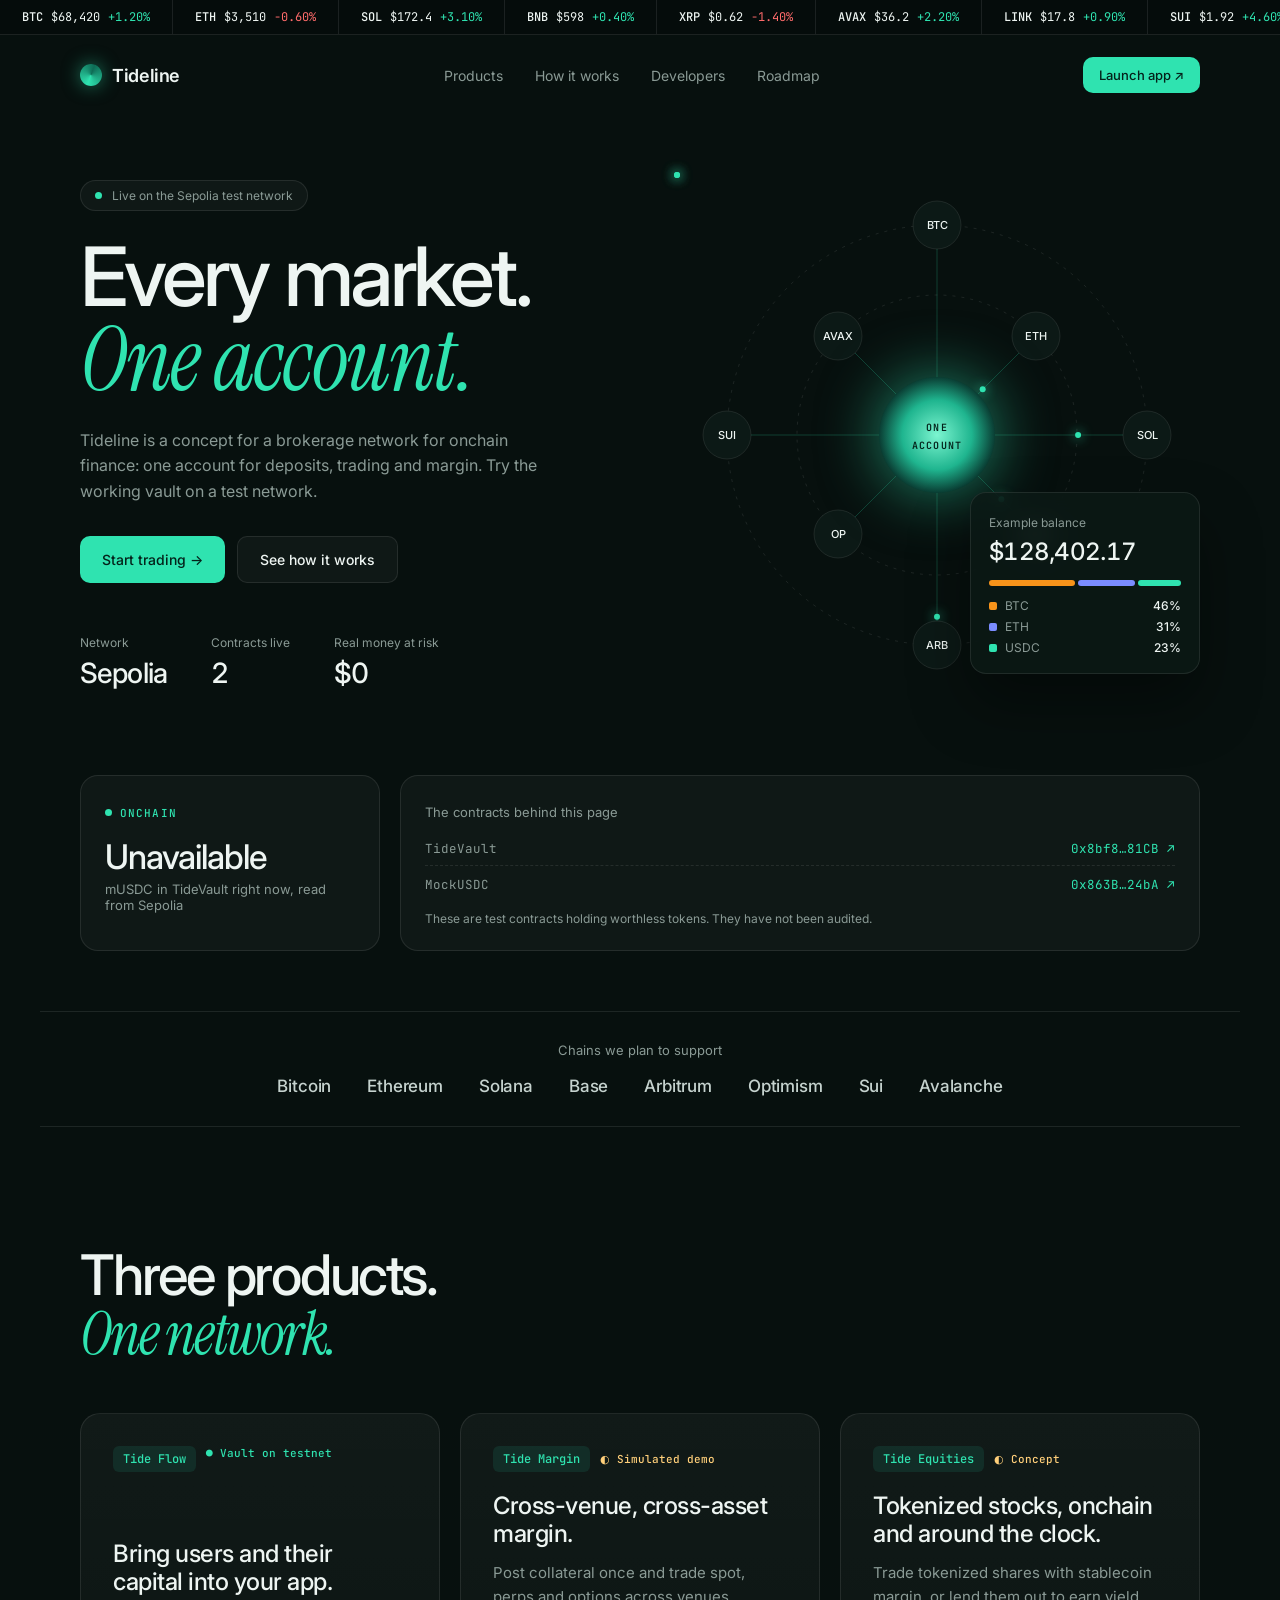
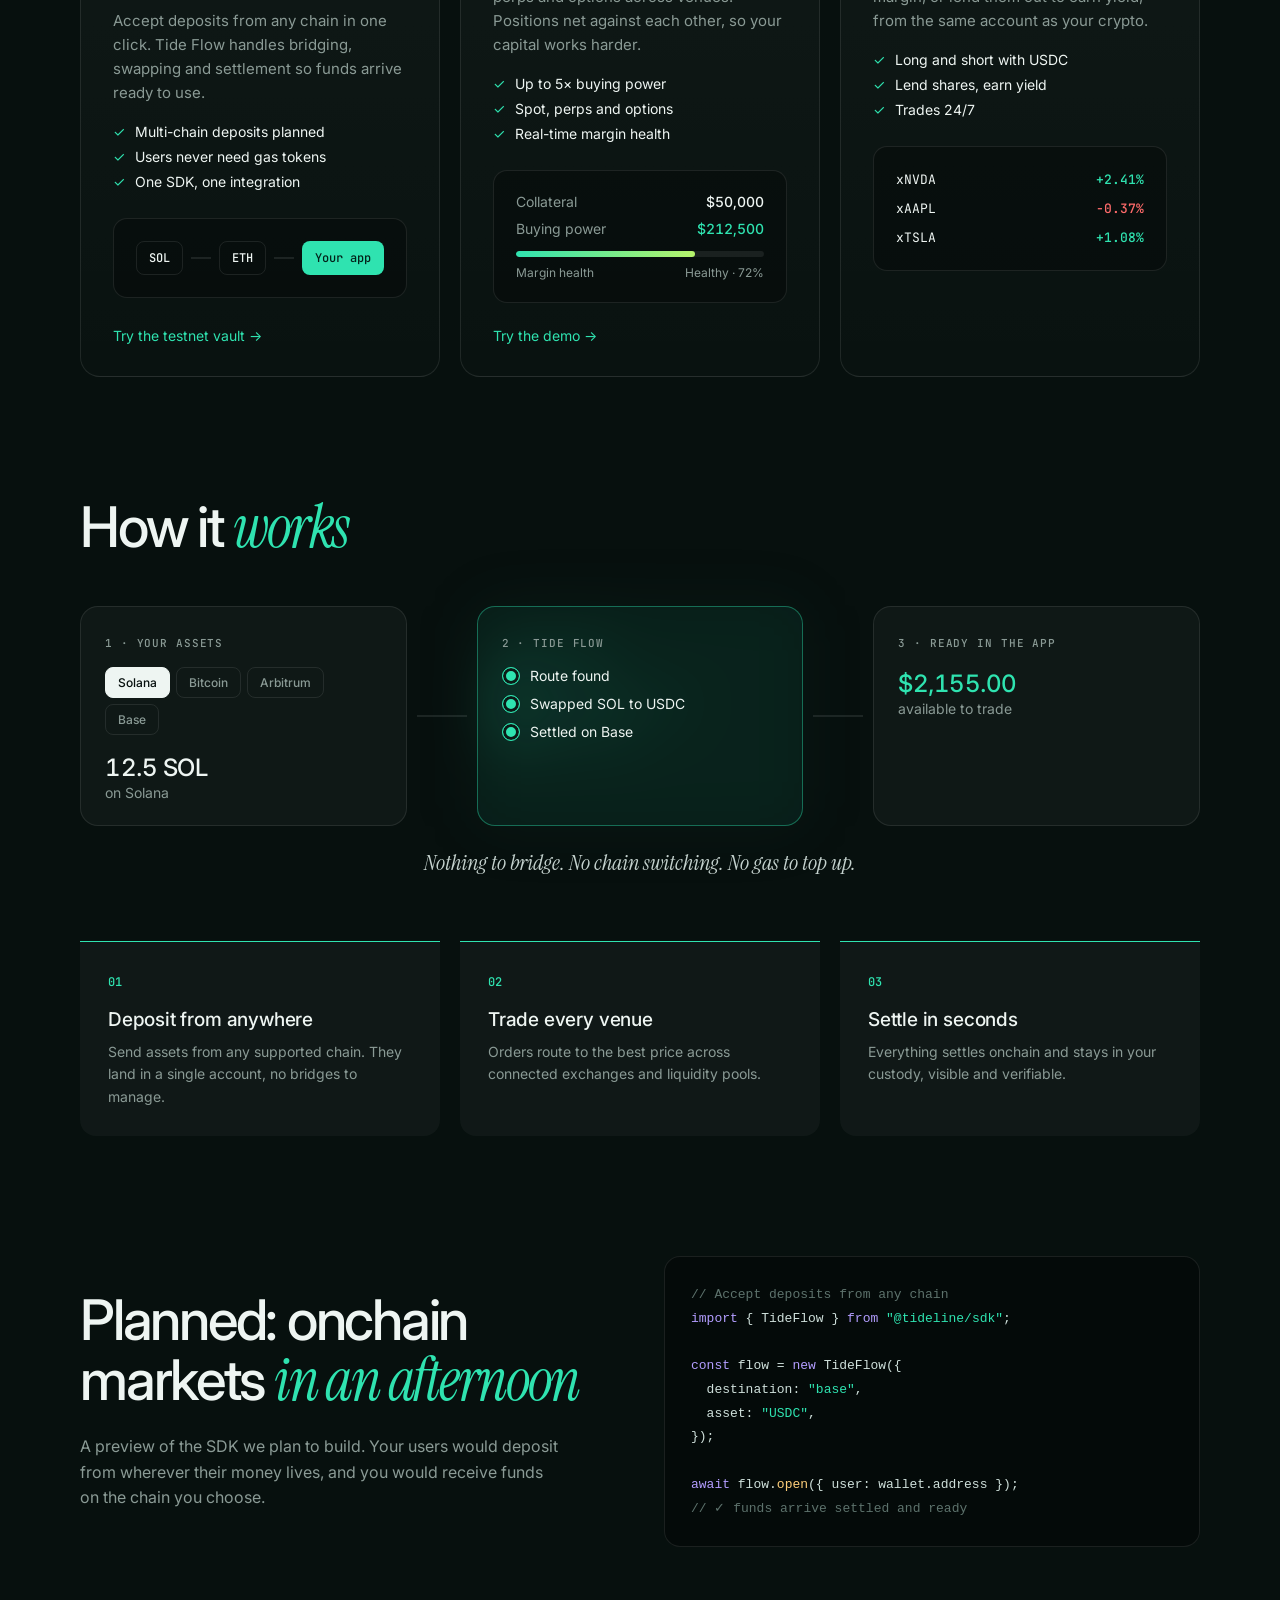
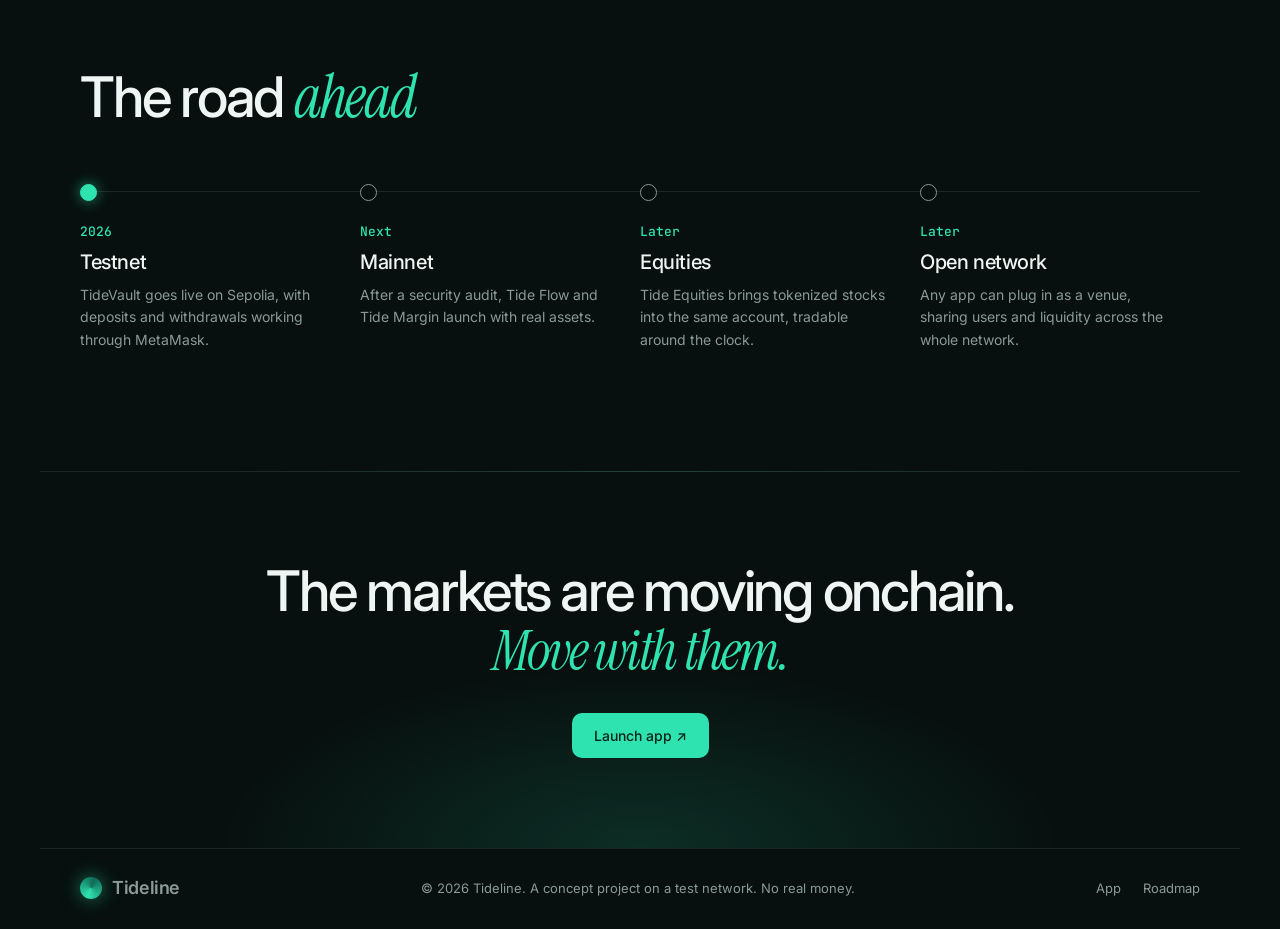
==== tideline/index.html @ fd6c2ca2 "Add Tideline site, demo app and Sepolia contracts Co-Authored-By: Claude Opus 5.5 <noreply@anthropic" ====
<!doctype html>
<html lang="en">
<head>
  <meta charset="utf-8">
  <meta name="viewport" content="width=device-width, initial-scale=1">
  <title>Tideline — Every market. One account.</title>
  <link rel="preconnect" href="https://fonts.googleapis.com">
  <link rel="preconnect" href="https://fonts.gstatic.com" crossorigin>
  <link href="https://fonts.googleapis.com/css2?family=Instrument+Serif:ital@0;1&family=Inter:wght@400;500;600&family=JetBrains+Mono:wght@400;500&display=swap" rel="stylesheet">
  <link rel="stylesheet" href="style.css">
</head>
<body>
  <!-- Live ticker -->
  <div class="ticker" aria-label="Live prices">
    <div class="ticker-track" id="ticker"></div>
  </div>

  <header class="nav wrap">
    <a href="#" class="logo"><span class="logo-mark"></span>Tideline</a>
    <nav class="links" aria-label="Main">
      <a href="#products">Products</a>
      <a href="#how">How it works</a>
      <a href="#developers">Developers</a>
      <a href="#roadmap">Roadmap</a>
    </nav>
    <a href="app.html" class="btn btn-primary btn-sm">Launch app ↗</a>
  </header>

  <main>
    <!-- Hero -->
    <section class="hero wrap">
      <div class="hero-copy">
        <span class="eyebrow"><i class="dot"></i> Live on the Sepolia test network</span>
        <h1>Every market.<br><em>One account.</em></h1>
        <p class="lede">Tideline is a concept for a brokerage network for onchain finance: one account for deposits, trading and margin. Try the working vault on a test network.</p>
        <div class="cta">
          <a href="app.html" class="btn btn-primary">Start trading →</a>
          <a href="#how" class="btn btn-ghost">See how it works</a>
        </div>
        <dl class="stats">
          <div><dt>Network</dt><dd>Sepolia</dd></div>
          <div><dt>Contracts live</dt><dd>2</dd></div>
          <div><dt>Real money at risk</dt><dd>$0</dd></div>
        </dl>
      </div>

      <!-- Network visual: chains flowing into one account -->
      <div class="hero-visual" aria-hidden="true">
        <svg viewBox="0 0 520 520" class="network">
          <defs>
            <radialGradient id="core" cx="50%" cy="50%" r="50%">
              <stop offset="0%" stop-color="#7cf5d0"/>
              <stop offset="60%" stop-color="#1fb58f"/>
              <stop offset="100%" stop-color="#0a3d33"/>
            </radialGradient>
          </defs>
          <circle cx="260" cy="260" r="210" class="orbit"/>
          <circle cx="260" cy="260" r="140" class="orbit"/>
          <g id="spokes"></g>
          <circle cx="260" cy="260" r="58" fill="url(#core)" class="core"/>
          <text x="260" y="256" class="core-label">ONE</text>
          <text x="260" y="274" class="core-label">ACCOUNT</text>
        </svg>
        <div class="balance-card">
          <small>Example balance</small>
          <strong>$128,402.17</strong>
          <div class="bar"><span style="--w:46%;--c:#f7931a"></span><span style="--w:31%;--c:#7b8cff"></span><span style="--w:23%;--c:#2fe3b0"></span></div>
          <ul>
            <li><i style="--c:#f7931a"></i>BTC <b>46%</b></li>
            <li><i style="--c:#7b8cff"></i>ETH <b>31%</b></li>
            <li><i style="--c:#2fe3b0"></i>USDC <b>23%</b></li>
          </ul>
        </div>
      </div>
    </section>

    <!-- Real data read from the deployed vault -->
    <section class="live wrap" aria-label="Live vault data">
      <div class="live-volume">
        <span class="live-pill"><i class="dot"></i> Onchain</span>
        <strong id="vault-total">Loading…</strong>
        <small>mUSDC in TideVault right now, read from Sepolia</small>
      </div>
      <div class="live-feed">
        <small>The contracts behind this page</small>
        <ul>
          <li><span>TideVault</span><a href="https://sepolia.etherscan.io/address/0x8bf8D1D4e28cb28F73Cd281ECfaD660e2b2281CB" target="_blank" rel="noopener">0x8bf8…81CB ↗</a></li>
          <li><span>MockUSDC</span><a href="https://sepolia.etherscan.io/address/0x863BE4f5B669735bA8b5663E7e81381C31F324bA" target="_blank" rel="noopener">0x863B…24bA ↗</a></li>
        </ul>
        <p class="live-note">These are test contracts holding worthless tokens. They have not been audited.</p>
      </div>
    </section>

    <!-- Chains strip -->
    <section class="chains wrap" id="network">
      <p>Chains we plan to support</p>
      <div class="chain-list">
        <span>Bitcoin</span><span>Ethereum</span><span>Solana</span><span>Base</span><span>Arbitrum</span><span>Optimism</span><span>Sui</span><span>Avalanche</span>
      </div>
    </section>

    <!-- Products -->
    <section class="products wrap" id="products">
      <h2 class="section-title">Three products.<br><em>One network.</em></h2>
      <div class="product-grid">
        <article class="product">
          <div class="product-head"><span class="tag">Tide Flow</span><span class="status live">● Vault on testnet</span></div>
          <h3>Bring users and their capital into your app.</h3>
          <p>Accept deposits from any chain in one click. Tide Flow handles bridging, swapping and settlement so funds arrive ready to use.</p>
          <ul class="facts"><li>Multi-chain deposits planned</li><li>Users never need gas tokens</li><li>One SDK, one integration</li></ul>
          <div class="flow-demo" aria-hidden="true">
            <div class="chip">SOL</div><div class="pipe"><i></i></div>
            <div class="chip">ETH</div><div class="pipe"><i></i></div>
            <div class="chip accent">Your app</div>
          </div>
          <a href="app.html" class="more">Try the testnet vault →</a>
        </article>
        <article class="product">
          <div class="product-head"><span class="tag">Tide Margin</span><span class="status dev">◐ Simulated demo</span></div>
          <h3>Cross-venue, cross-asset margin.</h3>
          <p>Post collateral once and trade spot, perps and options across venues. Positions net against each other, so your capital works harder.</p>
          <ul class="facts"><li>Up to 5× buying power</li><li>Spot, perps and options</li><li>Real-time margin health</li></ul>
          <div class="margin-demo" aria-hidden="true">
            <div class="row"><span>Collateral</span><b>$50,000</b></div>
            <div class="row"><span>Buying power</span><b class="up" id="power">$212,500</b></div>
            <div class="meter"><span id="meter"></span></div>
            <div class="row small"><span>Margin health</span><span id="health">Healthy · 72%</span></div>
          </div>
          <a href="app.html" class="more">Try the demo →</a>
        </article>
        <article class="product">
          <div class="product-head"><span class="tag">Tide Equities</span><span class="status dev">◐ Concept</span></div>
          <h3>Tokenized stocks, onchain and around the clock.</h3>
          <p>Trade tokenized shares with stablecoin margin, or lend them out to earn yield, from the same account as your crypto.</p>
          <ul class="facts"><li>Long and short with USDC</li><li>Lend shares, earn yield</li><li>Trades 24/7</li></ul>
          <div class="equity-demo" aria-hidden="true">
            <div class="row"><span>xNVDA</span><b class="up">+2.41%</b></div>
            <div class="row"><span>xAAPL</span><b class="down">−0.37%</b></div>
            <div class="row"><span>xTSLA</span><b class="up">+1.08%</b></div>
          </div>
        </article>
      </div>
    </section>

    <!-- How it works -->
    <section class="how wrap" id="how">
      <h2 class="section-title">How it <em>works</em></h2>

      <!-- Interactive deposit journey -->
      <div class="journey">
        <div class="j-step">
          <small>1 · Your assets</small>
          <div class="j-chains" role="group" aria-label="Pick a source chain">
            <button class="active" data-chain="Solana" data-asset="SOL">Solana</button>
            <button data-chain="Bitcoin" data-asset="BTC">Bitcoin</button>
            <button data-chain="Arbitrum" data-asset="ETH">Arbitrum</button>
            <button data-chain="Base" data-asset="USDC">Base</button>
          </div>
          <p class="j-detail"><b id="j-amount">12.5 SOL</b> on <span id="j-chain">Solana</span></p>
        </div>
        <div class="j-arrow" aria-hidden="true"><i></i></div>
        <div class="j-step core">
          <small>2 · Tide Flow</small>
          <ul class="j-tasks">
            <li>Route found</li><li>Swapped to USDC</li><li>Settled on Base</li>
          </ul>
        </div>
        <div class="j-arrow" aria-hidden="true"><i></i></div>
        <div class="j-step">
          <small>3 · Ready in the app</small>
          <p class="j-ready"><b id="j-usd">$2,155.00</b> available to trade</p>
        </div>
      </div>
      <p class="j-note">Nothing to bridge. No chain switching. No gas to top up.</p>

      <ol class="steps">
        <li><span>01</span><h4>Deposit from anywhere</h4><p>Send assets from any supported chain. They land in a single account, no bridges to manage.</p></li>
        <li><span>02</span><h4>Trade every venue</h4><p>Orders route to the best price across connected exchanges and liquidity pools.</p></li>
        <li><span>03</span><h4>Settle in seconds</h4><p>Everything settles onchain and stays in your custody, visible and verifiable.</p></li>
      </ol>
    </section>

    <!-- Developers -->
    <section class="dev wrap" id="developers">
      <div>
        <h2 class="section-title">Planned: onchain markets <em>in an afternoon</em></h2>
        <p class="lede">A preview of the SDK we plan to build. Your users would deposit from wherever their money lives, and you would receive funds on the chain you choose.</p>
      </div>
      <pre class="code"><code><span class="c">// Accept deposits from any chain</span>
<span class="k">import</span> { TideFlow } <span class="k">from</span> <span class="s">"@tideline/sdk"</span>;

<span class="k">const</span> flow = <span class="k">new</span> TideFlow({
  destination: <span class="s">"base"</span>,
  asset: <span class="s">"USDC"</span>,
});

<span class="k">await</span> flow.<span class="f">open</span>({ user: wallet.address });
<span class="c">// ✓ funds arrive settled and ready</span></code></pre>
    </section>

    <!-- Roadmap timeline -->
    <section class="roadmap wrap" id="roadmap">
      <h2 class="section-title">The road <em>ahead</em></h2>
      <ol class="timeline">
        <li class="done"><span class="year">2026</span><h4>Testnet</h4><p>TideVault goes live on Sepolia, with deposits and withdrawals working through MetaMask.</p></li>
        <li><span class="year">Next</span><h4>Mainnet</h4><p>After a security audit, Tide Flow and Tide Margin launch with real assets.</p></li>
        <li><span class="year">Later</span><h4>Equities</h4><p>Tide Equities brings tokenized stocks into the same account, tradable around the clock.</p></li>
        <li><span class="year">Later</span><h4>Open network</h4><p>Any app can plug in as a venue, sharing users and liquidity across the whole network.</p></li>
      </ol>
    </section>

    <!-- Final CTA -->
    <section class="final wrap">
      <h2>The markets are moving onchain.<br><em>Move with them.</em></h2>
      <a href="app.html" class="btn btn-primary">Launch app ↗</a>
    </section>
  </main>

  <footer class="footer wrap">
    <a href="#" class="logo"><span class="logo-mark"></span>Tideline</a>
    <p>© 2026 Tideline. A concept project on a test network. No real money.</p>
    <nav><a href="app.html">App</a><a href="#roadmap">Roadmap</a></nav>
  </footer>

  <button class="to-top" id="to-top" aria-label="Back to top">↑</button>

  <script src="config.js"></script>
  <script src="prices.js"></script>
  <script src="script.js"></script>
</body>
</html>
---- tideline/style.css ----
:root {
  --bg: #07100e;
  --bg-2: #0c1916;
  --panel: rgba(255, 255, 255, 0.035);
  --line: rgba(255, 255, 255, 0.09);
  --ink: #eef5f2;
  --muted: #8a9a95;
  --accent: #2fe3b0;
  --accent-ink: #04221a;
  --up: #2fe3b0;
  --down: #ff6b6b;
  --serif: "Instrument Serif", Georgia, serif;
  --sans: "Inter", system-ui, sans-serif;
  --mono: "JetBrains Mono", ui-monospace, monospace;
}

* { box-sizing: border-box; margin: 0; padding: 0; }
html { scroll-behavior: smooth; }
body {
  background:
    radial-gradient(900px 500px at 75% -10%, rgba(47, 227, 176, 0.12), transparent 70%),
    var(--bg);
  color: var(--ink);
  font-family: var(--sans);
  -webkit-font-smoothing: antialiased;
  overflow-x: hidden;
}
a { color: inherit; text-decoration: none; }
em { font-family: var(--serif); font-style: italic; font-weight: 400; color: var(--accent); }

.wrap { max-width: 1200px; margin: 0 auto; padding-left: 40px; padding-right: 40px; }

/* ---------- Ticker ---------- */
.ticker {
  border-bottom: 1px solid var(--line);
  overflow: hidden;
  font-family: var(--mono);
  font-size: 12px;
  background: rgba(0, 0, 0, 0.25);
}
.ticker-track { display: flex; width: max-content; animation: scroll 40s linear infinite; }
.ticker-item { display: flex; gap: 8px; padding: 9px 22px; border-right: 1px solid var(--line); white-space: nowrap; }
.ticker-item b { font-weight: 500; }
.ticker-item .up { color: var(--up); }
.ticker-item .down { color: var(--down); }
@keyframes scroll { to { transform: translateX(-50%); } }

/* ---------- Nav ---------- */
.nav { display: flex; align-items: center; justify-content: space-between; padding-top: 22px; padding-bottom: 22px; }
.logo { display: flex; align-items: center; gap: 10px; font-weight: 600; font-size: 18px; letter-spacing: -0.02em; }
.logo-mark {
  width: 22px; height: 22px; border-radius: 50%;
  background: conic-gradient(from 200deg, var(--accent), #0e6b55, var(--accent));
  box-shadow: 0 0 18px rgba(47, 227, 176, 0.5);
}
.links { display: flex; gap: 32px; font-size: 14px; color: var(--muted); }
.links a:hover { color: var(--ink); }

/* ---------- Buttons ---------- */
.btn {
  display: inline-flex; align-items: center; gap: 8px;
  padding: 14px 22px; border-radius: 10px;
  font-size: 14px; font-weight: 500;
  transition: transform 0.2s, box-shadow 0.2s, background 0.2s;
}
.btn:hover { transform: translateY(-2px); }
.btn-primary { background: var(--accent); color: var(--accent-ink); }
.btn-primary:hover { box-shadow: 0 10px 30px rgba(47, 227, 176, 0.35); }
.btn-ghost { border: 1px solid var(--line); background: var(--panel); }
.btn-ghost:hover { background: rgba(255, 255, 255, 0.07); }
.btn-sm { padding: 10px 16px; font-size: 13px; }

/* ---------- Hero ---------- */
.hero {
  display: grid;
  grid-template-columns: 1.05fr 1fr;
  gap: 40px;
  align-items: center;
  padding-top: 60px;
  padding-bottom: 80px;
}
.eyebrow {
  display: inline-flex; align-items: center; gap: 10px;
  padding: 7px 14px; border: 1px solid var(--line); border-radius: 999px;
  font-size: 12px; color: var(--muted); background: var(--panel);
}
.dot { width: 7px; height: 7px; border-radius: 50%; background: var(--accent); box-shadow: 0 0 0 0 rgba(47, 227, 176, 0.6); animation: ping 2s infinite; }
@keyframes ping { 70% { box-shadow: 0 0 0 8px rgba(47, 227, 176, 0); } 100% { box-shadow: 0 0 0 0 rgba(47, 227, 176, 0); } }

h1 {
  margin-top: 26px;
  font-size: clamp(48px, 6.4vw, 84px);
  font-weight: 500;
  line-height: 0.98;
  letter-spacing: -0.045em;
}
h1 em { font-size: 1.08em; letter-spacing: -0.02em; }
.lede { margin-top: 24px; max-width: 480px; color: var(--muted); font-size: 16px; line-height: 1.6; }
.cta { margin-top: 32px; display: flex; gap: 12px; flex-wrap: wrap; }

.stats { margin-top: 52px; display: flex; gap: 44px; flex-wrap: wrap; }
.stats dt { font-size: 12px; color: var(--muted); }
.stats dd { margin-top: 6px; font-size: 28px; font-weight: 500; letter-spacing: -0.03em; font-variant-numeric: tabular-nums; }

/* Network visual */
.hero-visual { position: relative; }
.network { width: 100%; max-width: 520px; display: block; margin: 0 auto; overflow: visible; }
.orbit { fill: none; stroke: var(--line); stroke-dasharray: 3 6; }
.core { filter: drop-shadow(0 0 30px rgba(47, 227, 176, 0.55)); }
.core-label { fill: var(--accent-ink); font: 600 10px var(--mono); text-anchor: middle; letter-spacing: 0.12em; }
.spoke { stroke: rgba(47, 227, 176, 0.22); stroke-width: 1; }
.packet { fill: var(--accent); filter: drop-shadow(0 0 6px var(--accent)); }
.node circle { fill: var(--bg-2); stroke: var(--line); }
.node text { fill: var(--ink); font: 500 11px var(--sans); text-anchor: middle; }

.balance-card {
  position: absolute; right: 0; bottom: 4%;
  width: 230px; padding: 18px;
  border: 1px solid var(--line); border-radius: 16px;
  background: rgba(12, 25, 22, 0.8);
  backdrop-filter: blur(12px);
  box-shadow: 0 30px 60px rgba(0, 0, 0, 0.4);
  animation: float 6s ease-in-out infinite;
}
.balance-card small { color: var(--muted); font-size: 12px; }
.balance-card strong { display: block; margin-top: 6px; font-size: 24px; font-weight: 500; letter-spacing: -0.03em; font-variant-numeric: tabular-nums; }
.bar { display: flex; gap: 3px; margin-top: 14px; height: 6px; }
.bar span { width: var(--w); background: var(--c); border-radius: 3px; }
.balance-card ul { list-style: none; margin-top: 12px; display: grid; gap: 6px; font-size: 12px; color: var(--muted); }
.balance-card li { display: flex; align-items: center; gap: 8px; }
.balance-card li i { width: 8px; height: 8px; border-radius: 2px; background: var(--c); }
.balance-card li b { margin-left: auto; color: var(--ink); font-weight: 500; }
@keyframes float { 50% { transform: translateY(-10px); } }

/* ---------- Chains ---------- */
.chains { padding-top: 30px; padding-bottom: 30px; border-top: 1px solid var(--line); border-bottom: 1px solid var(--line); text-align: center; }
.chains p { font-size: 13px; color: var(--muted); }
.chain-list { margin-top: 18px; display: flex; flex-wrap: wrap; justify-content: center; gap: 12px 36px; font-size: 17px; font-weight: 500; color: #c5d2ce; letter-spacing: -0.01em; }

/* ---------- Sections ---------- */
section.products, section.how, section.dev { padding-top: 120px; }
.section-title { font-size: clamp(36px, 4.6vw, 56px); font-weight: 500; letter-spacing: -0.04em; line-height: 1.02; }
.section-title em { font-size: 1.06em; }

.product-grid { margin-top: 48px; display: grid; grid-template-columns: repeat(3, minmax(0, 1fr)); gap: 20px; }
.product { min-width: 0; }
.product {
  padding: 32px; border: 1px solid var(--line); border-radius: 20px;
  background: linear-gradient(180deg, rgba(255, 255, 255, 0.045), rgba(255, 255, 255, 0.01));
  display: flex; flex-direction: column;
  transition: border-color 0.3s, transform 0.3s;
}
.product:hover { border-color: rgba(47, 227, 176, 0.35); transform: translateY(-4px); }
.tag { white-space: nowrap; align-self: flex-start; font: 500 12px var(--mono); color: var(--accent); padding: 5px 10px; border-radius: 6px; background: rgba(47, 227, 176, 0.1); }
.product h3 { margin-top: 20px; font-size: 24px; font-weight: 500; letter-spacing: -0.02em; line-height: 1.2; }
.product p { margin-top: 12px; color: var(--muted); font-size: 15px; line-height: 1.6; }
.more { margin-top: auto; padding-top: 24px; font-size: 14px; color: var(--accent); }

.flow-demo, .margin-demo { margin-top: 28px; padding: 22px; border-radius: 14px; background: rgba(0, 0, 0, 0.28); border: 1px solid var(--line); }
.flow-demo { display: flex; align-items: center; }
.chip { flex: none; padding: 8px 12px; border-radius: 8px; border: 1px solid var(--line); font: 500 12px var(--mono); }
.chip.accent { background: var(--accent); color: var(--accent-ink); border-color: transparent; }
.pipe { flex: 1; height: 2px; margin: 0 8px; background: var(--line); position: relative; overflow: hidden; }
.pipe i { position: absolute; top: 0; left: -30%; width: 30%; height: 100%; background: linear-gradient(90deg, transparent, var(--accent)); animation: flow 1.6s linear infinite; }
.pipe:nth-of-type(4) i { animation-delay: 0.8s; }
@keyframes flow { to { left: 100%; } }

.margin-demo .row { display: flex; justify-content: space-between; font-size: 14px; color: var(--muted); }
.margin-demo .row + .row { margin-top: 10px; }
.margin-demo .row b { color: var(--ink); font-weight: 500; font-variant-numeric: tabular-nums; }
.margin-demo .row b.up { color: var(--up); }
.margin-demo .row.small { font-size: 12px; margin-top: 8px; }
.meter { margin-top: 14px; height: 6px; border-radius: 3px; background: rgba(255, 255, 255, 0.08); overflow: hidden; }
.meter span { display: block; height: 100%; width: 72%; border-radius: 3px; background: linear-gradient(90deg, var(--accent), #b6f36b); transition: width 1s ease; }

/* How */
.steps { list-style: none; margin-top: 48px; display: grid; grid-template-columns: repeat(3, 1fr); gap: 20px; }
.steps li { padding: 28px; border-top: 1px solid var(--accent); background: var(--panel); border-radius: 0 0 16px 16px; }
.steps span { font: 500 12px var(--mono); color: var(--accent); }
.steps h4 { margin-top: 18px; font-size: 19px; font-weight: 500; letter-spacing: -0.01em; }
.steps p { margin-top: 10px; color: var(--muted); font-size: 14px; line-height: 1.6; }

/* Developers */
.dev { display: grid; grid-template-columns: 1fr 1fr; gap: 48px; align-items: center; }
.dev .btn { margin-top: 28px; }
.code {
  padding: 26px; border-radius: 16px; border: 1px solid var(--line);
  background: #040a09; overflow-x: auto;
  font: 13px/1.75 var(--mono); color: #cfe0db;
}
.code .c { color: #5d726c; }
.code .k { color: #b39dff; }
.code .s { color: var(--accent); }
.code .f { color: #ffcf7a; }

/* Final CTA */
.final { margin-top: 120px; padding-top: 90px; padding-bottom: 90px; text-align: center; border-top: 1px solid var(--line);
  background: radial-gradient(600px 260px at 50% 100%, rgba(47, 227, 176, 0.14), transparent 70%); }
.final h2 { font-size: clamp(34px, 4.6vw, 56px); font-weight: 500; letter-spacing: -0.04em; line-height: 1.05; }
.final .btn { margin-top: 32px; }

/* Footer */
.footer { display: flex; align-items: center; justify-content: space-between; gap: 20px; padding-top: 28px; padding-bottom: 40px; border-top: 1px solid var(--line); font-size: 13px; color: var(--muted); flex-wrap: wrap; }
.footer nav { display: flex; gap: 22px; }
.footer nav a:hover { color: var(--ink); }

/* ---------- Live activity ---------- */
.live {
  display: grid; grid-template-columns: 300px 1fr; gap: 20px;
  padding-bottom: 60px;
}
.live-volume, .live-feed { padding: 24px; border: 1px solid var(--line); border-radius: 18px; background: var(--panel); }
.live-pill { display: inline-flex; align-items: center; gap: 8px; font: 500 11px var(--mono); color: var(--accent); text-transform: uppercase; letter-spacing: 0.1em; }
.live-volume strong { display: block; margin-top: 16px; font-size: 34px; font-weight: 500; letter-spacing: -0.03em; font-variant-numeric: tabular-nums; }
.live-volume small, .live-feed > small { display: block; margin-top: 4px; font-size: 13px; color: var(--muted); }
.live-feed ul { list-style: none; margin-top: 12px; display: grid; gap: 2px; font: 12.5px var(--mono); }
.live-feed li {
  display: grid; grid-template-columns: 110px 1fr auto; gap: 14px;
  padding: 8px 0; border-bottom: 1px dashed var(--line); color: var(--muted);
  animation: slide-in 0.5s ease;
}
.live-feed li:last-child { border-bottom: 0; }
.live-feed li b { color: var(--ink); font-weight: 500; }
.live-feed li .ok { color: var(--accent); }
.live-feed li:has(a) { grid-template-columns: 1fr auto; }
.live-feed li a { color: var(--accent); }
.live-note { margin-top: 10px; font-size: 12px; color: var(--muted); }
@keyframes slide-in { from { opacity: 0; transform: translateY(-8px); } }

/* ---------- Product extras ---------- */
.product-head { display: flex; justify-content: space-between; align-items: center; gap: 10px; }
.status { white-space: nowrap; font: 500 11px var(--mono); color: var(--muted); }
.status.live { color: var(--accent); }
.status.dev { color: #ffcf7a; }
.facts { list-style: none; margin-top: 18px; display: grid; gap: 8px; font-size: 14px; }
.facts li::before { content: "✓"; color: var(--accent); margin-right: 10px; }
.equity-demo { margin-top: 28px; padding: 18px 22px; border-radius: 14px; background: rgba(0, 0, 0, 0.28); border: 1px solid var(--line); font: 13px var(--mono); }
.equity-demo .row { display: flex; justify-content: space-between; padding: 6px 0; }
.equity-demo .up { color: var(--up); font-weight: 500; }
.equity-demo .down { color: var(--down); font-weight: 500; }

/* ---------- Journey ---------- */
.journey {
  margin-top: 48px;
  display: grid; grid-template-columns: 1fr 70px 1fr 70px 1fr; align-items: stretch;
}
.j-step { padding: 24px; border: 1px solid var(--line); border-radius: 18px; background: var(--panel); }
.j-step.core { border-color: rgba(47, 227, 176, 0.4); background: rgba(47, 227, 176, 0.06); }
.j-step > small { font: 500 11px var(--mono); color: var(--muted); text-transform: uppercase; letter-spacing: 0.08em; }
.j-chains { margin-top: 16px; display: flex; flex-wrap: wrap; gap: 6px; }
.j-chains button {
  font: 500 12px var(--sans); color: var(--muted); cursor: pointer;
  padding: 7px 12px; border-radius: 8px; border: 1px solid var(--line); background: transparent;
  transition: all 0.2s;
}
.j-chains button:hover { color: var(--ink); }
.j-chains button.active { background: var(--ink); color: var(--bg); border-color: var(--ink); }
.j-detail, .j-ready { margin-top: 18px; font-size: 14px; color: var(--muted); }
.j-detail b, .j-ready b { display: block; font-size: 24px; font-weight: 500; color: var(--ink); letter-spacing: -0.02em; margin-bottom: 2px; font-variant-numeric: tabular-nums; }
.j-ready b { color: var(--accent); }
.j-tasks { list-style: none; margin-top: 16px; display: grid; gap: 10px; font-size: 14px; }
.j-tasks li { display: flex; align-items: center; gap: 10px; color: var(--muted); transition: color 0.3s; }
.j-tasks li::before {
  content: ""; width: 16px; height: 16px; border-radius: 50%; flex: none;
  border: 1.5px solid var(--line); transition: all 0.3s;
}
.j-tasks li.on { color: var(--ink); }
.j-tasks li.on::before { background: var(--accent); border-color: var(--accent); box-shadow: inset 0 0 0 3px var(--bg-2); }
.j-arrow { position: relative; align-self: center; height: 2px; margin: 0 10px; background: var(--line); overflow: hidden; }
.j-arrow i { position: absolute; inset: 0 auto 0 -40%; width: 40%; background: linear-gradient(90deg, transparent, var(--accent)); animation: flow 1.4s linear infinite; }
.j-note { margin-top: 22px; text-align: center; font-family: var(--serif); font-style: italic; font-size: 22px; color: #c5d2ce; }
.steps { margin-top: 64px; }

/* ---------- Roadmap ---------- */
section.roadmap { padding-top: 120px; }
.timeline { list-style: none; margin-top: 56px; display: grid; grid-template-columns: repeat(4, 1fr); position: relative; }
.timeline::before { content: ""; position: absolute; top: 7px; left: 0; right: 0; height: 1px; background: var(--line); }
.timeline li { position: relative; padding: 36px 24px 0 0; }
.timeline li::before {
  content: ""; position: absolute; top: 0; left: 0; width: 15px; height: 15px; border-radius: 50%;
  background: var(--bg); border: 1.5px solid var(--muted);
}
.timeline li.done::before { background: var(--accent); border-color: var(--accent); box-shadow: 0 0 14px rgba(47, 227, 176, 0.6); }
.timeline .year { font: 500 13px var(--mono); color: var(--accent); }
.timeline h4 { margin-top: 10px; font-size: 20px; font-weight: 500; letter-spacing: -0.02em; }
.timeline p { margin-top: 10px; font-size: 14px; color: var(--muted); line-height: 1.6; }

/* Back to top */
.to-top {
  position: fixed; right: 24px; bottom: 24px; z-index: 50;
  width: 48px; height: 48px; border-radius: 50%; border: 0; cursor: pointer;
  background: var(--accent); color: var(--accent-ink); font-size: 20px; font-weight: 600;
  box-shadow: 0 12px 30px rgba(47, 227, 176, 0.3);
  opacity: 0; transform: translateY(16px); pointer-events: none;
  transition: opacity 0.3s, transform 0.3s;
}
.to-top.show { opacity: 1; transform: none; pointer-events: auto; }
.to-top:hover { transform: translateY(-3px); }
@media (max-width: 900px) { .to-top { right: 16px; bottom: 16px; } }

/* Scroll reveal */
.reveal { opacity: 0; transform: translateY(24px); transition: opacity 0.8s ease, transform 0.8s cubic-bezier(.2,.8,.2,1); }
.reveal.in { opacity: 1; transform: none; }

/* ---------- Responsive ---------- */
@media (max-width: 900px) {
  .wrap { padding-left: 16px; padding-right: 16px; }
  .links { display: none; }
  .hero { grid-template-columns: 1fr; padding-top: 40px; }
  .hero-visual { max-width: 440px; margin: 0 auto; width: 100%; }
  .balance-card { right: 50%; transform: translateX(50%); bottom: -20px; animation: none; }
  .stats { gap: 28px; }
  .product-grid, .steps, .dev, .live { grid-template-columns: minmax(0, 1fr); }
  section.products, section.how, section.dev, section.roadmap { padding-top: 80px; }
  .live-feed li { grid-template-columns: 1fr auto; }
  .live-feed li .addr { display: none; }
  .journey { grid-template-columns: 1fr; }
  .j-arrow { width: 2px; height: 36px; margin: 0 auto; }
  .j-arrow i { inset: -40% 0 auto 0; width: 100%; height: 40%; background: linear-gradient(180deg, transparent, var(--accent)); animation-name: flow-down; }
  .timeline { grid-template-columns: 1fr; gap: 28px; }
  .timeline::before { top: 0; bottom: 0; left: 7px; right: auto; width: 1px; height: auto; }
  .timeline li { padding: 0 0 0 36px; }
}

@keyframes flow-down { to { top: 100%; } }

@media (min-width: 901px) and (max-width: 1100px) {
  .product-grid { grid-template-columns: repeat(2, minmax(0, 1fr)); }
}

@media (max-width: 900px) {
  .final { margin-top: 80px; }
}

@media (prefers-reduced-motion: reduce) {
  *, *::before, *::after { animation: none !important; transition: none !important; }
  .reveal { opacity: 1; transform: none; }
}
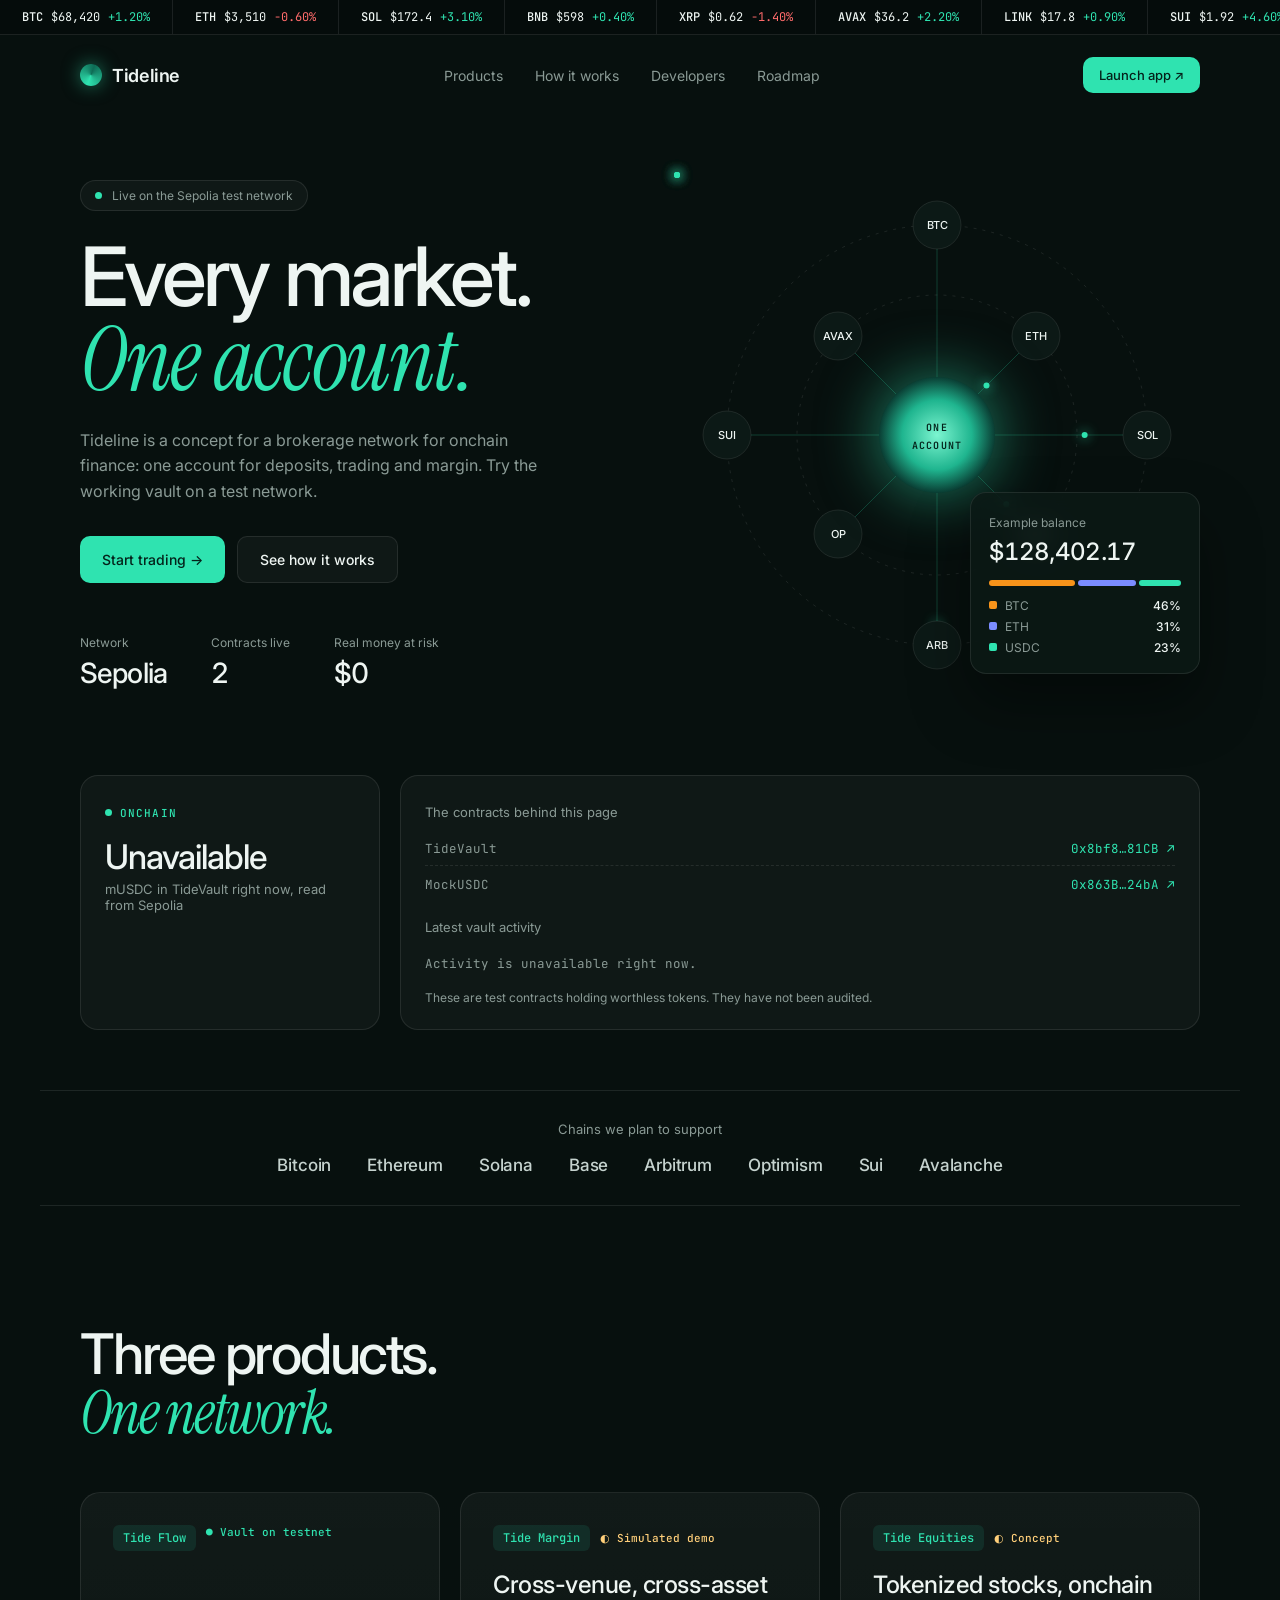
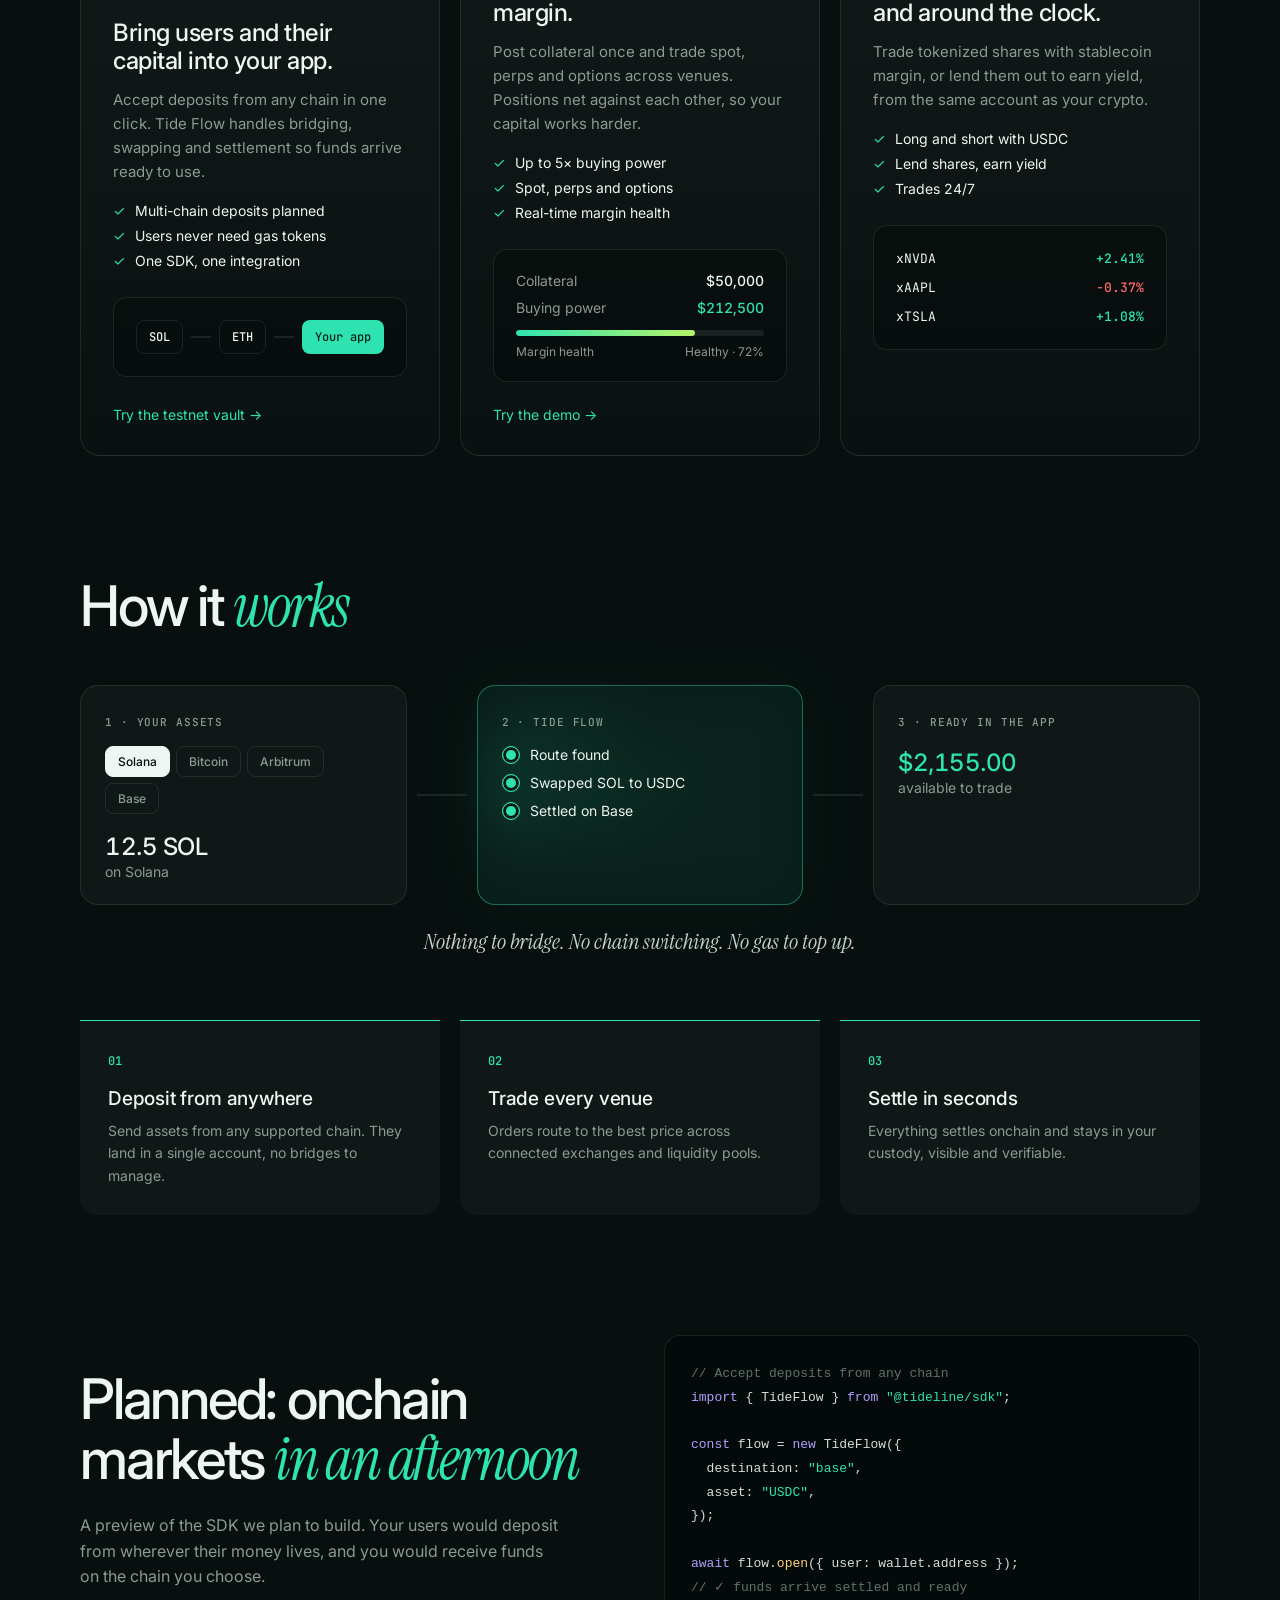
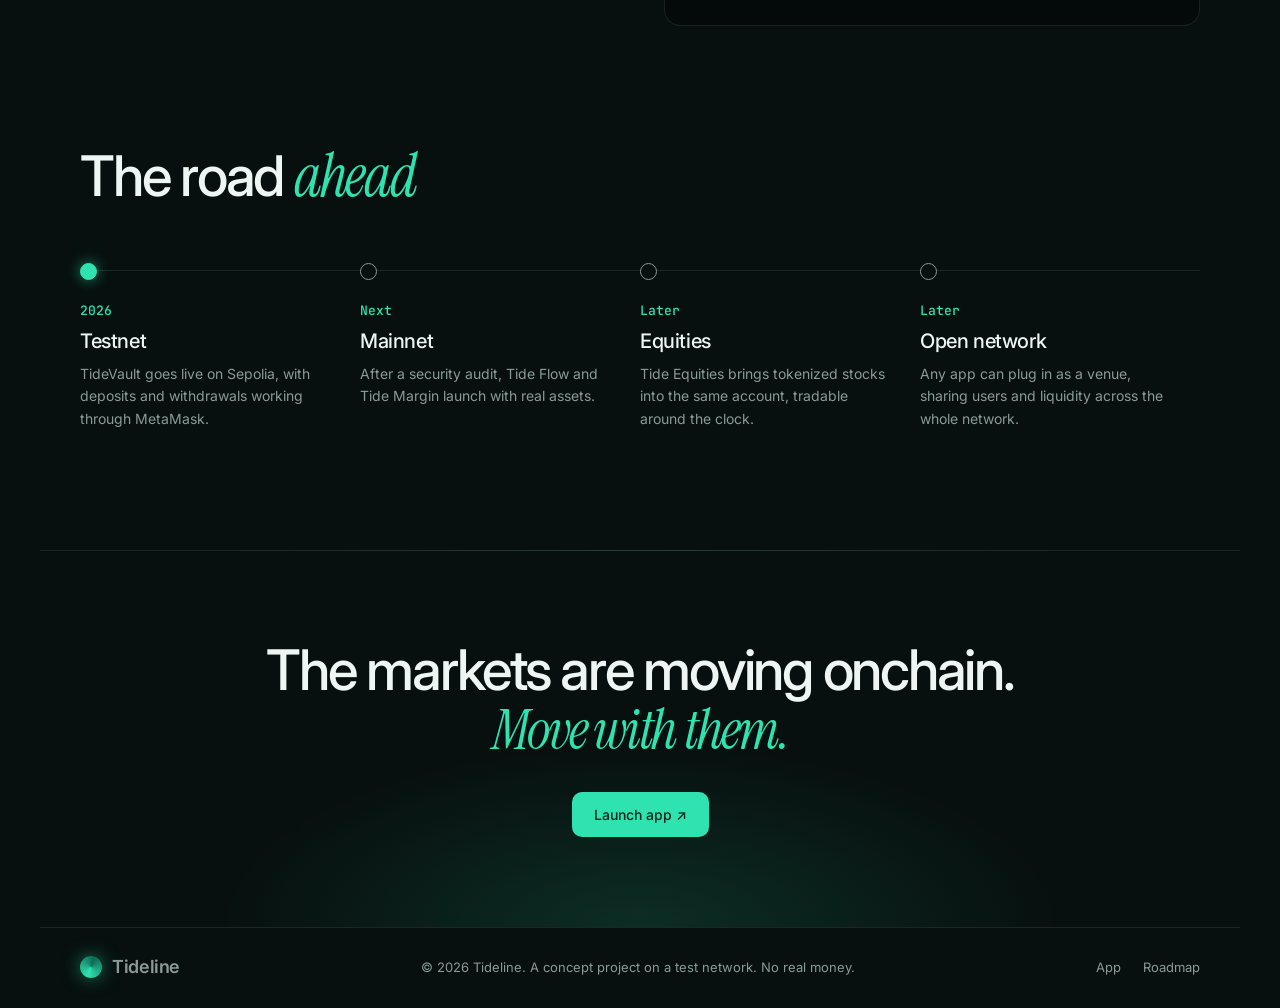
==== commit f4c88dc6: "Show real vault activity and add a new wallet test Replace the static contract list with onchain eve" ====
--- a/tideline/index.html
+++ b/tideline/index.html
@@ -87,6 +87,8 @@
           <li><span>TideVault</span><a href="https://sepolia.etherscan.io/address/0x8bf8D1D4e28cb28F73Cd281ECfaD660e2b2281CB" target="_blank" rel="noopener">0x8bf8…81CB ↗</a></li>
           <li><span>MockUSDC</span><a href="https://sepolia.etherscan.io/address/0x863BE4f5B669735bA8b5663E7e81381C31F324bA" target="_blank" rel="noopener">0x863B…24bA ↗</a></li>
         </ul>
+        <small class="activity-title">Latest vault activity</small>
+        <ul id="activity"><li class="activity-empty">Loading from Sepolia…</li></ul>
         <p class="live-note">These are test contracts holding worthless tokens. They have not been audited.</p>
       </div>
     </section>
--- a/tideline/style.css
+++ b/tideline/style.css
@@ -225,6 +225,9 @@
 .live-feed li:has(a) { grid-template-columns: 1fr auto; }
 .live-feed li a { color: var(--accent); }
 .live-note { margin-top: 10px; font-size: 12px; color: var(--muted); }
+.live-feed .activity-title { margin-top: 18px; }
+#activity li:has(a) { grid-template-columns: 110px 1fr auto; }
+.activity-empty { display: block !important; border-bottom: 0 !important; }
 @keyframes slide-in { from { opacity: 0; transform: translateY(-8px); } }
 
 /* ---------- Product extras ---------- */
